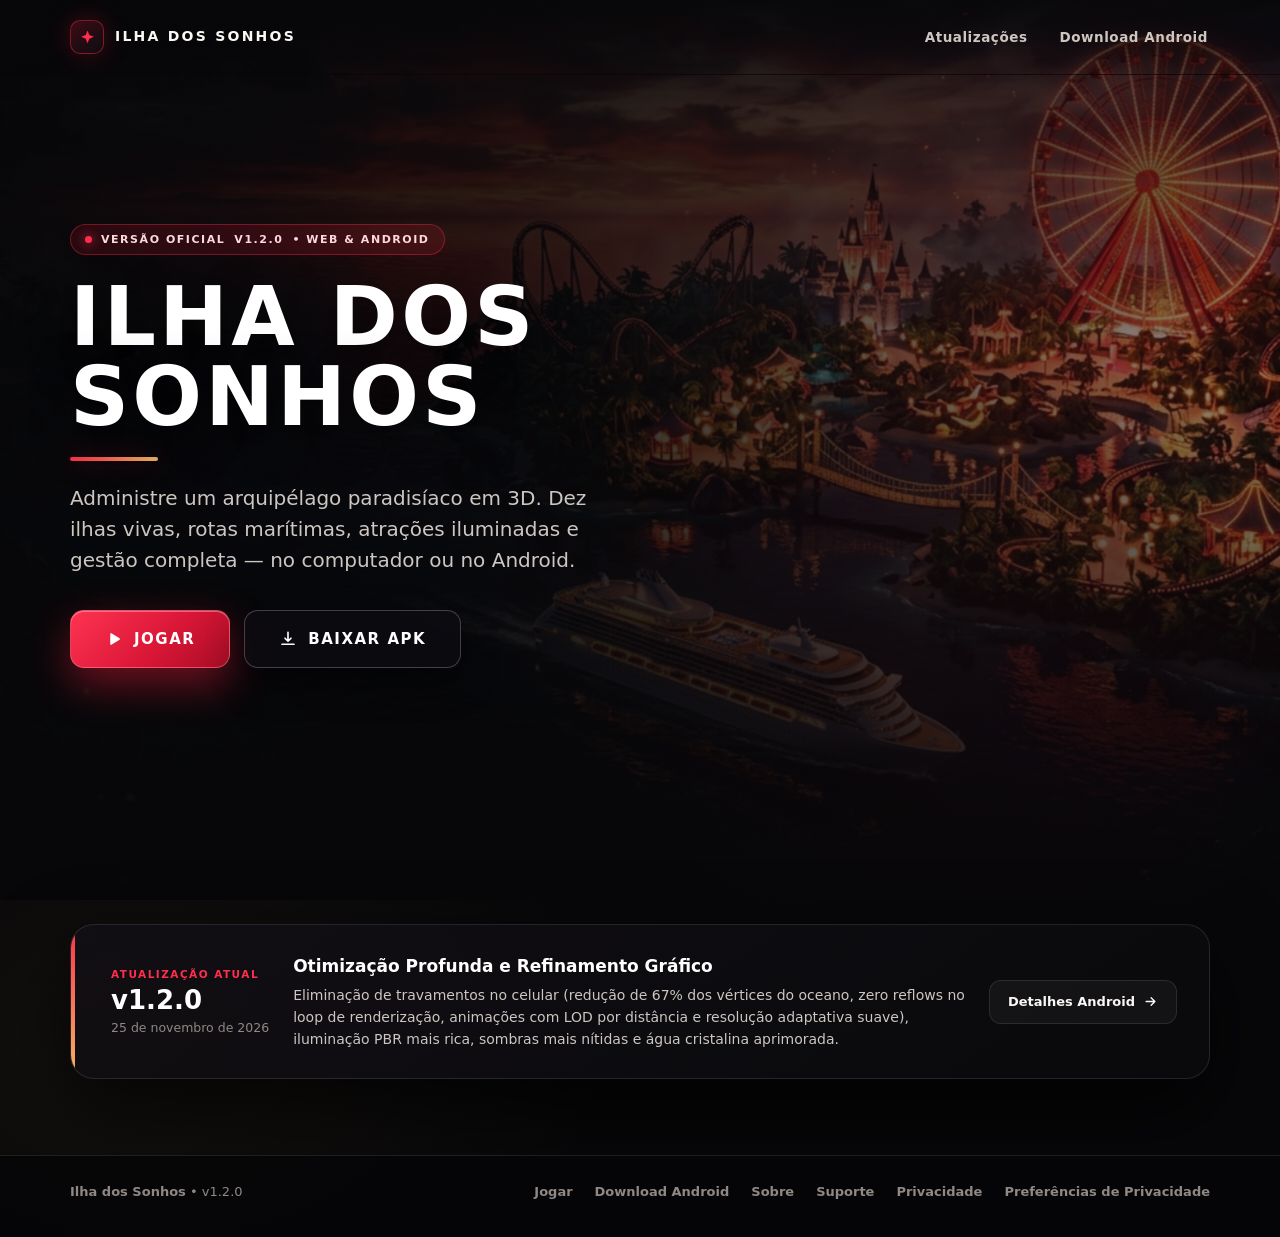
==== index.html @ dde7dd71 "deploy: official website and Web game" ====
<!doctype html>
<html lang="pt-BR">
  <head>
    <meta charset="UTF-8" />
    <meta name="viewport" content="width=device-width, initial-scale=1, viewport-fit=cover" />
    <meta name="theme-color" content="#070709" />
    <title>Ilha dos Sonhos — Site Oficial</title>
    <meta name="description" content="Administre um arquipélago paradisíaco em 3D. Jogue Ilha dos Sonhos diretamente no navegador pelo computador ou baixe o aplicativo oficial para Android." />
    <link rel="canonical" href="https://ilhadossonhos.online/" />
    <link rel="icon" type="image/png" href="./assets/favicon.png" />
    <link rel="apple-touch-icon" href="./assets/icon-512.png" />

    <meta property="og:type" content="website" />
    <meta property="og:locale" content="pt_BR" />
    <meta property="og:site_name" content="Ilha dos Sonhos" />
    <meta property="og:title" content="Ilha dos Sonhos — Site Oficial" />
    <meta property="og:description" content="Administre um arquipélago paradisíaco em 3D. Jogue no navegador ou baixe o APK oficial para Android." />
    <meta property="og:url" content="https://ilhadossonhos.online/" />
    <meta property="og:image" content="https://ilhadossonhos.online/assets/hero-crimson.jpg" />
    <meta name="twitter:card" content="summary_large_image" />
    <meta name="twitter:title" content="Ilha dos Sonhos — Site Oficial" />
    <meta name="twitter:description" content="Administre um arquipélago paradisíaco em 3D. Jogue no navegador ou baixe o APK oficial para Android." />
    <meta name="twitter:image" content="https://ilhadossonhos.online/assets/hero-crimson.jpg" />

    <link rel="stylesheet" href="./site.css" />
  </head>
  <body>
    <a class="skip-link" href="#conteudo">Pular para o conteúdo principal</a>
    <canvas class="ambient-canvas" id="ambientParticles" aria-hidden="true"></canvas>

    <header class="site-nav" id="siteNav">
      <div class="container nav-inner">
        <a class="site-brand" href="./index.html" aria-label="Ilha dos Sonhos — Página inicial">
          <span class="brand-emblem" aria-hidden="true">
            <svg viewBox="0 0 24 24"><path d="m12 2 2.55 6.3L21 11l-6.45 2.7L12 20l-2.55-6.3L3 11l6.45-2.7z"/></svg>
          </span>
          <span>ILHA DOS SONHOS</span>
        </a>

        <button type="button" class="nav-toggle" id="navToggle" aria-label="Abrir menu" aria-expanded="false" aria-controls="navLinks">
          <svg viewBox="0 0 24 24" aria-hidden="true"><path d="M4 7h16M4 12h16M4 17h16"/></svg>
        </button>

        <nav class="nav-links" id="navLinks" aria-label="Navegação principal">
          <a href="#atualizacoes">Atualizações</a>
          <a href="./download.html">Download Android</a>
        </nav>
      </div>
    </header>

    <main id="conteudo">
      <!-- A & B. SHOWCASE HERO + DIRECT PLAY & APK ACTIONS -->
      <section class="hero">
        <div class="hero-backdrop" aria-hidden="true">
          <img
            src="./assets/hero-crimson.jpg"
            alt=""
            width="1920"
            height="1080"
            fetchpriority="high"
            decoding="async"
            id="heroParallaxImg"
          />
        </div>
        <div class="hero-scrim" aria-hidden="true"></div>

        <div class="container">
          <div class="hero-content">
            <span class="version-pill">
              <span class="pill-dot" aria-hidden="true"></span>
              VERSÃO OFICIAL <span data-app-version>v1.2.0</span> • WEB &amp; ANDROID
            </span>

            <h1 class="hero-title">ILHA DOS SONHOS</h1>
            <div class="title-accent" aria-hidden="true"></div>

            <p class="hero-lead">
              Administre um arquipélago paradisíaco em 3D. Dez ilhas vivas, rotas marítimas, atrações iluminadas e gestão completa — no computador ou no Android.
            </p>

            <div class="cta-row">
              <button type="button" class="btn-crimson" id="btnPlayPrimary">
                <svg class="btn-icon" viewBox="0 0 24 24" fill="currentColor" aria-hidden="true"><path d="M7 5.2v13.6a1 1 0 0 0 1.52.85l10.88-6.8a1 1 0 0 0 0-1.7L8.52 4.35A1 1 0 0 0 7 5.2z"/></svg>
                <span id="btnPlayLabel">JOGAR</span>
              </button>

              <a
                class="btn-obsidian"
                id="btnDirectApk"
                href="./downloads/ilha-dos-sonhos.apk"
                download="ilha-dos-sonhos.apk"
              >
                <svg class="btn-icon" viewBox="0 0 24 24" fill="none" stroke="currentColor" stroke-width="2.2" stroke-linecap="round" stroke-linejoin="round" aria-hidden="true"><path d="M12 3v12m0 0-4-4m4 4 4-4M4 19h16"/></svg>
                <span>BAIXAR APK</span>
              </a>
            </div>

            <p class="cta-feedback" id="deviceHint" aria-live="polite"></p>
          </div>
        </div>
      </section>

      <!-- C. COMPACT OFFICIAL UPDATES BLOCK -->
      <section class="updates-section" id="atualizacoes" aria-label="Última atualização do jogo">
        <div class="container">
          <article class="updates-card" data-reveal>
            <div class="updates-meta">
              <span class="updates-label">ATUALIZAÇÃO ATUAL</span>
              <strong class="updates-ver" id="updateVersion" data-app-version>v1.2.0</strong>
              <span class="updates-date" id="updateDate">25 de novembro de 2026</span>
            </div>

            <div class="updates-body">
              <h2 id="updateTitle">Otimização Profunda e Refinamento Gráfico</h2>
              <p id="updateSummary">
                Eliminação de travamentos no celular (redução de 67% dos vértices do oceano, zero reflows no loop de renderização, animações com LOD por distância e resolução adaptativa suave), iluminação PBR mais rica, sombras mais nítidas e água cristalina aprimorada.
              </p>
            </div>

            <a class="updates-link" href="./download.html">
              <span>Detalhes Android</span>
              <svg width="15" height="15" viewBox="0 0 24 24" fill="none" stroke="currentColor" stroke-width="2.2" stroke-linecap="round" stroke-linejoin="round" aria-hidden="true"><path d="M5 12h14m-6-6 6 6-6 6"/></svg>
            </a>
          </article>

          <!-- Discrete editorial AdSense slot (strictly below content, never near JOGAR / BAIXAR APK; hidden until AdSense approval) -->
          <aside class="ad-slot-editorial" data-ad-slot="home-editorial-footer" aria-label="Espaço publicitário" hidden></aside>
        </div>
      </section>
    </main>

    <!-- D. MINIMAL FOOTER -->
    <footer class="site-footer">
      <div class="container footer-inner">
        <span><strong>Ilha dos Sonhos</strong> • <span data-app-version>v1.2.0</span></span>
        <nav class="footer-links" aria-label="Links essenciais">
          <a href="./jogar/">Jogar</a>
          <a href="./download.html">Download Android</a>
          <a href="./sobre.html">Sobre</a>
          <a href="./suporte.html">Suporte</a>
          <a href="./privacidade.html">Privacidade</a>
          <button type="button" class="footer-link-btn" data-open-consent>Preferências de Privacidade</button>
        </nav>
      </div>
    </footer>

    <script type="module" src="./site.js"></script>
  </body>
</html>
---- site.css ----
:root {
  --bg-black: #070709;
  --bg-surface: #0e0e13;
  --bg-glass: rgba(13, 12, 16, 0.74);
  --bg-glass-strong: rgba(11, 10, 14, 0.88);
  --crimson: #e11d38;
  --crimson-bright: #ff2e4c;
  --crimson-deep: #9f0f26;
  --crimson-glow: rgba(225, 29, 56, 0.42);
  --gold: #f3ba63;
  --gold-soft: rgba(243, 186, 99, 0.16);
  --text: #faf7f4;
  --text-soft: #cdc6c1;
  --text-muted: #8f8884;
  --border: rgba(255, 255, 255, 0.1);
  --border-crimson: rgba(255, 46, 76, 0.42);
  --radius-xl: 24px;
  --radius-lg: 18px;
  --radius-md: 14px;
  --shadow-lg: 0 32px 80px rgba(0, 0, 0, 0.72);
  --shadow-md: 0 18px 46px rgba(0, 0, 0, 0.52);
  --ease-out: cubic-bezier(0.22, 1, 0.36, 1);
  font-family: "Segoe UI", system-ui, -apple-system, BlinkMacSystemFont, sans-serif;
}

*, *::before, *::after { box-sizing: border-box; }

html {
  scroll-behavior: smooth;
  background: var(--bg-black);
  color-scheme: dark;
}

body {
  margin: 0;
  min-height: 100svh;
  display: flex;
  flex-direction: column;
  color: var(--text);
  background:
    radial-gradient(ellipse 80% 50% at 80% 10%, rgba(225, 29, 56, 0.14), transparent 60%),
    radial-gradient(ellipse 65% 45% at 12% 85%, rgba(243, 186, 99, 0.06), transparent 55%),
    var(--bg-black);
  line-height: 1.55;
  overflow-x: hidden;
  -webkit-font-smoothing: antialiased;
}

main { flex: 1 0 auto; }
img { max-width: 100%; display: block; }
a { color: inherit; text-decoration: none; }
button { font: inherit; color: inherit; }

:focus-visible {
  outline: 2px solid var(--gold);
  outline-offset: 3px;
}

.skip-link {
  position: absolute;
  left: -9999px;
  top: 12px;
  z-index: 200;
  padding: 10px 16px;
  border-radius: 10px;
  background: var(--crimson);
  color: #fff;
  font-weight: 800;
}
.skip-link:focus { left: 16px; }

.container {
  width: min(1140px, 90%);
  margin: 0 auto;
}

/* AMBIENT PARTICLES */
.ambient-canvas {
  position: fixed;
  inset: 0;
  width: 100%;
  height: 100%;
  pointer-events: none;
  z-index: 2;
  opacity: 0.7;
}

/* MINIMAL FLOATING NAV */
.site-nav {
  position: fixed;
  top: 0;
  left: 0;
  right: 0;
  z-index: 100;
  background: linear-gradient(180deg, rgba(7, 7, 9, 0.78), rgba(7, 7, 9, 0));
  transition: background 260ms ease, border-color 260ms ease, backdrop-filter 260ms ease;
  border-bottom: 1px solid transparent;
}
.site-nav.scrolled {
  background: rgba(7, 7, 9, 0.88);
  backdrop-filter: blur(18px);
  -webkit-backdrop-filter: blur(18px);
  border-bottom-color: var(--border);
}
.nav-inner {
  display: flex;
  align-items: center;
  justify-content: space-between;
  min-height: 74px;
  gap: 16px;
}
.site-brand {
  display: inline-flex;
  align-items: center;
  gap: 11px;
  font-size: 14px;
  font-weight: 900;
  letter-spacing: 0.16em;
  text-transform: uppercase;
}
.brand-emblem {
  width: 34px;
  height: 34px;
  border-radius: 10px;
  display: grid;
  place-items: center;
  background: linear-gradient(145deg, rgba(225, 29, 56, 0.25), rgba(14, 14, 19, 0.92));
  border: 1px solid var(--border-crimson);
  color: var(--crimson-bright);
  box-shadow: 0 0 24px rgba(225, 29, 56, 0.28);
}
.brand-emblem svg { width: 17px; height: 17px; fill: currentColor; }

.nav-links {
  display: flex;
  align-items: center;
  gap: 28px;
  font-size: 13.5px;
  font-weight: 700;
  letter-spacing: 0.04em;
  color: var(--text-soft);
}
.nav-links a {
  position: relative;
  padding: 6px 2px;
  transition: color 180ms ease;
}
.nav-links a::after {
  content: "";
  position: absolute;
  left: 0;
  right: 0;
  bottom: 0;
  height: 2px;
  background: linear-gradient(90deg, var(--crimson-bright), var(--gold));
  transform: scaleX(0);
  transform-origin: left;
  transition: transform 240ms var(--ease-out);
}
.nav-links a:hover, .nav-links a[aria-current="page"] { color: #fff; }
.nav-links a:hover::after, .nav-links a[aria-current="page"]::after { transform: scaleX(1); }

.nav-toggle {
  display: none;
  width: 44px;
  height: 44px;
  border-radius: 12px;
  border: 1px solid var(--border);
  background: rgba(15, 14, 18, 0.72);
  align-items: center;
  justify-content: center;
  cursor: pointer;
}
.nav-toggle svg { width: 22px; height: 22px; stroke: #fff; fill: none; stroke-width: 2; stroke-linecap: round; }

/* SHOWCASE HERO */
.hero {
  position: relative;
  min-height: 100svh;
  display: flex;
  align-items: center;
  padding: 120px 0 92px;
  overflow: hidden;
  z-index: 3;
}
.hero-backdrop {
  position: absolute;
  inset: -4% 0 0 0;
  z-index: -2;
  overflow: hidden;
}
.hero-backdrop img {
  width: 100%;
  height: 100%;
  object-fit: cover;
  object-position: center 45%;
  transform: scale(1.04);
  will-change: transform;
  transition: transform 120ms linear;
}
.hero-scrim {
  position: absolute;
  inset: 0;
  z-index: -1;
  background:
    linear-gradient(98deg, rgba(7, 7, 9, 0.94) 0%, rgba(7, 7, 9, 0.78) 44%, rgba(7, 7, 9, 0.28) 100%),
    radial-gradient(circle at 76% 42%, rgba(225, 29, 56, 0.14), transparent 52%),
    linear-gradient(180deg, rgba(7, 7, 9, 0.5) 0%, rgba(7, 7, 9, 0.08) 40%, var(--bg-black) 100%);
}

.hero-content {
  max-width: 640px;
}

.version-pill {
  display: inline-flex;
  align-items: center;
  gap: 9px;
  padding: 6px 14px;
  border-radius: 999px;
  background: rgba(225, 29, 56, 0.14);
  border: 1px solid rgba(255, 46, 76, 0.36);
  color: #ffd8de;
  font-size: 11px;
  font-weight: 800;
  letter-spacing: 0.14em;
  text-transform: uppercase;
  backdrop-filter: blur(8px);
}
.pill-dot {
  width: 7px;
  height: 7px;
  border-radius: 50%;
  background: var(--crimson-bright);
  box-shadow: 0 0 12px var(--crimson-bright);
  animation: pulseGlow 2.4s ease-in-out infinite;
}
@keyframes pulseGlow {
  0%, 100% { transform: scale(1); opacity: 1; }
  50% { transform: scale(1.4); opacity: 0.55; }
}

.hero-title {
  margin: 22px 0 0;
  font-size: clamp(44px, 7.2vw, 82px);
  font-weight: 900;
  line-height: 0.98;
  letter-spacing: 0.04em;
  color: #fff;
  text-shadow: 0 14px 44px rgba(0, 0, 0, 0.75);
}
.title-accent {
  width: 88px;
  height: 4px;
  margin: 20px 0 22px;
  border-radius: 999px;
  background: linear-gradient(90deg, var(--crimson-bright), var(--gold));
  box-shadow: 0 0 24px var(--crimson-glow);
}

.hero-lead {
  margin: 0 0 34px;
  font-size: clamp(16.5px, 1.9vw, 20px);
  font-weight: 400;
  color: var(--text-soft);
  max-width: 540px;
}

/* PRIMARY SHOWCASE BUTTONS */
.cta-row {
  display: flex;
  flex-wrap: wrap;
  gap: 14px;
  align-items: center;
}

.btn-crimson, .btn-obsidian {
  position: relative;
  display: inline-flex;
  align-items: center;
  justify-content: center;
  gap: 11px;
  min-height: 58px;
  padding: 15px 34px;
  border-radius: 14px;
  font-weight: 900;
  font-size: 15px;
  letter-spacing: 0.1em;
  text-transform: uppercase;
  cursor: pointer;
  overflow: hidden;
  transition: transform 220ms var(--ease-out), box-shadow 220ms var(--ease-out), filter 180ms ease, border-color 200ms ease, background 200ms ease;
}

.btn-crimson {
  border: 1px solid rgba(255, 130, 148, 0.5);
  background: linear-gradient(135deg, #ff3352 0%, #d91636 58%, #a60d26 100%);
  color: #fff;
  box-shadow: 0 16px 42px rgba(225, 29, 56, 0.48), inset 0 1px 0 rgba(255, 255, 255, 0.34);
}
.btn-crimson::before {
  content: "";
  position: absolute;
  top: 0;
  left: -120%;
  width: 65%;
  height: 100%;
  background: linear-gradient(105deg, transparent, rgba(255, 255, 255, 0.32), transparent);
  transition: left 640ms var(--ease-out);
}
.btn-crimson:hover {
  transform: translateY(-2px);
  box-shadow: 0 22px 54px rgba(255, 46, 76, 0.58), inset 0 1px 0 rgba(255, 255, 255, 0.45);
  filter: brightness(1.06);
}
.btn-crimson:hover::before { left: 145%; }
.btn-crimson:active { transform: translateY(0); }

.btn-obsidian {
  border: 1px solid rgba(255, 255, 255, 0.22);
  background: rgba(14, 13, 18, 0.72);
  backdrop-filter: blur(14px);
  -webkit-backdrop-filter: blur(14px);
  color: #fff;
  box-shadow: 0 14px 36px rgba(0, 0, 0, 0.45);
}
.btn-obsidian:hover {
  transform: translateY(-2px);
  background: rgba(24, 16, 20, 0.88);
  border-color: var(--border-crimson);
  box-shadow: 0 18px 42px rgba(225, 29, 56, 0.24);
}
.btn-obsidian:active { transform: translateY(0); }

.btn-crimson[aria-disabled="true"],
.btn-obsidian[aria-disabled="true"] {
  opacity: 0.48;
  pointer-events: none;
  filter: grayscale(0.45);
}

.btn-icon { width: 18px; height: 18px; flex: 0 0 auto; }

.cta-feedback {
  margin: 14px 0 0;
  min-height: 22px;
  font-size: 13.5px;
  font-weight: 600;
  color: var(--gold);
}

/* COMPACT UPDATES STRIP */
.updates-section {
  position: relative;
  z-index: 3;
  padding: 24px 0 76px;
}
.updates-card {
  position: relative;
  padding: 28px 32px;
  border-radius: var(--radius-xl);
  background: linear-gradient(145deg, rgba(18, 15, 20, 0.88), rgba(10, 10, 13, 0.94));
  border: 1px solid var(--border);
  box-shadow: var(--shadow-lg);
  overflow: hidden;
  display: grid;
  grid-template-columns: auto minmax(0, 1fr) auto;
  gap: 24px;
  align-items: center;
}
.updates-card::before {
  content: "";
  position: absolute;
  top: 0;
  left: 0;
  bottom: 0;
  width: 4px;
  background: linear-gradient(180deg, var(--crimson-bright), var(--gold));
}
.updates-meta {
  display: flex;
  flex-direction: column;
  gap: 4px;
  padding-left: 8px;
  min-width: 148px;
}
.updates-label {
  font-size: 10.5px;
  font-weight: 900;
  letter-spacing: 0.14em;
  text-transform: uppercase;
  color: var(--crimson-bright);
}
.updates-ver {
  font-size: 26px;
  font-weight: 900;
  line-height: 1.05;
  color: #fff;
}
.updates-date {
  font-size: 12.5px;
  color: var(--text-muted);
}
.updates-body h2 {
  margin: 0 0 6px;
  font-size: 17px;
  font-weight: 800;
  color: #fff;
}
.updates-body p {
  margin: 0;
  font-size: 14px;
  color: var(--text-soft);
}
.updates-link {
  display: inline-flex;
  align-items: center;
  gap: 8px;
  padding: 11px 18px;
  border-radius: 12px;
  border: 1px solid var(--border);
  background: rgba(255, 255, 255, 0.04);
  font-size: 13px;
  font-weight: 800;
  color: var(--text);
  white-space: nowrap;
  transition: border-color 180ms ease, background 180ms ease, transform 180ms ease;
}
.updates-link:hover {
  border-color: var(--border-crimson);
  background: rgba(225, 29, 56, 0.12);
  transform: translateY(-1px);
}

/* DOWNLOAD PAGE (MATCHING OBSIDIAN + CRIMSON) */
.download-stage {
  position: relative;
  z-index: 3;
  padding: 126px 0 84px;
}
.download-wrap { max-width: 820px; }
.download-stage h1 {
  margin: 18px 0 12px;
  font-size: clamp(32px, 5vw, 52px);
  font-weight: 900;
  line-height: 1.04;
}
.download-lead {
  margin: 0 0 28px;
  font-size: 16px;
  color: var(--text-soft);
  max-width: 600px;
}
.download-box {
  padding: 30px;
  border-radius: var(--radius-xl);
  background: linear-gradient(150deg, rgba(19, 15, 21, 0.9), rgba(10, 10, 13, 0.96));
  border: 1px solid var(--border-crimson);
  box-shadow: var(--shadow-lg), 0 0 48px rgba(225, 29, 56, 0.12);
  margin-bottom: 24px;
}
.dl-meta {
  display: grid;
  grid-template-columns: repeat(auto-fit, minmax(150px, 1fr));
  gap: 12px;
  margin-bottom: 24px;
}
.dl-meta-item {
  padding: 14px 16px;
  border-radius: var(--radius-md);
  background: rgba(255, 255, 255, 0.035);
  border: 1px solid var(--border);
}
.dl-meta-item small {
  display: block;
  font-size: 10px;
  font-weight: 800;
  letter-spacing: 0.1em;
  color: var(--text-muted);
  margin-bottom: 4px;
}
.dl-meta-item strong { font-size: 15px; color: #fff; }
.dl-status {
  margin: 16px 0 0;
  font-size: 13.5px;
  font-weight: 600;
  color: var(--text-soft);
}
.dl-status.ok { color: var(--gold); }
.dl-status.warn { color: #ff7a8f; }

.dl-info-grid {
  display: grid;
  grid-template-columns: repeat(auto-fit, minmax(280px, 1fr));
  gap: 18px;
}
.info-card {
  padding: 24px;
  border-radius: var(--radius-lg);
  background: var(--bg-glass);
  border: 1px solid var(--border);
  box-shadow: var(--shadow-md);
}
.info-card h2 { margin: 0 0 12px; font-size: 18px; color: #fff; }
.info-card ol {
  margin: 0;
  padding-left: 18px;
  color: var(--text-soft);
  display: grid;
  gap: 9px;
  font-size: 14px;
}
.info-card p { margin: 0 0 10px; font-size: 14px; color: var(--text-soft); }
.info-card p:last-child { margin-bottom: 0; }
.info-card code {
  padding: 2px 7px;
  border-radius: 6px;
  background: rgba(225, 29, 56, 0.16);
  border: 1px solid rgba(255, 46, 76, 0.3);
  color: #fff;
  font-size: 13px;
}

/* MINIMAL FOOTER */
.site-footer {
  position: relative;
  z-index: 3;
  padding: 26px 0 34px;
  border-top: 1px solid var(--border);
  background: rgba(6, 6, 8, 0.92);
  color: var(--text-muted);
  font-size: 13px;
}
.footer-inner {
  display: flex;
  flex-wrap: wrap;
  align-items: center;
  justify-content: space-between;
  gap: 14px;
}
.footer-links {
  display: flex;
  flex-wrap: wrap;
  gap: 22px;
  font-weight: 700;
}
.footer-links a:hover { color: #fff; }

/* SUBTLE REVEAL */
[data-reveal] {
  opacity: 0;
  transform: translateY(18px);
  transition: opacity 640ms var(--ease-out), transform 640ms var(--ease-out);
}
[data-reveal].is-visible {
  opacity: 1;
  transform: translateY(0);
}

/* RESPONSIVE */
@media (max-width: 860px) {
  .updates-card {
    grid-template-columns: 1fr;
    gap: 16px;
    padding: 24px 22px;
  }
  .updates-link { justify-content: center; }
}

@media (max-width: 700px) {
  .nav-toggle { display: inline-flex; }
  .nav-links {
    position: fixed;
    top: 74px;
    left: 0;
    right: 0;
    flex-direction: column;
    align-items: stretch;
    gap: 6px;
    padding: 16px 22px 22px;
    background: rgba(7, 7, 9, 0.96);
    backdrop-filter: blur(18px);
    border-bottom: 1px solid var(--border);
    transform: translateY(-120%);
    opacity: 0;
    pointer-events: none;
    transition: transform 240ms var(--ease-out), opacity 220ms ease;
  }
  .nav-links.open {
    transform: translateY(0);
    opacity: 1;
    pointer-events: auto;
  }
  .nav-links a { padding: 12px 6px; font-size: 15px; }
  .hero { padding: 112px 0 64px; min-height: 92svh; }
  .hero-scrim {
    background:
      linear-gradient(180deg, rgba(7, 7, 9, 0.65) 0%, rgba(7, 7, 9, 0.72) 45%, var(--bg-black) 100%);
  }
  .cta-row { flex-direction: column; align-items: stretch; }
  .btn-crimson, .btn-obsidian { width: 100%; }
  .download-box { padding: 22px 18px; }
}

@media (prefers-reduced-motion: reduce) {
  html { scroll-behavior: auto; }
  .ambient-canvas { display: none; }
  .pill-dot, .btn-crimson::before { animation: none; transition: none; }
  [data-reveal] { opacity: 1; transform: none; transition: none; }
  .hero-backdrop img { transform: none !important; transition: none; }
}


/* ============================================================================
   LEGAL / INFO PAGES, EDITORIAL AD SLOT PREPARATION & LGPD CONSENT MODAL
   ============================================================================ */
.legal-stage {
  position: relative;
  z-index: 3;
  padding: 120px 0 76px;
}
.legal-wrap {
  max-width: 820px;
}
.legal-stage h1 {
  margin: 18px 0 8px;
  font-size: clamp(28px, 4vw, 42px);
  font-weight: 900;
  letter-spacing: -0.02em;
  color: #fff;
}
.legal-updated {
  margin: 0 0 26px;
  font-size: 14px;
  color: var(--text-muted);
}
.legal-card {
  padding: 28px 30px;
  border-radius: var(--radius-xl);
  background: linear-gradient(155deg, rgba(18, 15, 20, 0.9), rgba(10, 10, 13, 0.96));
  border: 1px solid var(--border);
  box-shadow: var(--shadow-lg);
}
.legal-card h2 {
  margin: 22px 0 8px;
  font-size: 17px;
  font-weight: 800;
  color: #fff;
}
.legal-card h2:first-child { margin-top: 0; }
.legal-card p,
.legal-card li {
  font-size: 14.5px;
  line-height: 1.65;
  color: var(--text-soft);
}
.legal-card ul {
  margin: 8px 0 12px;
  padding-left: 20px;
}
.legal-card a {
  color: var(--gold);
  text-decoration: underline;
}

.ad-slot-editorial {
  margin-top: 28px;
  min-height: 90px;
  border-radius: 14px;
  border: 1px dashed rgba(255, 255, 255, 0.14);
  background: rgba(12, 12, 16, 0.55);
  display: flex;
  align-items: center;
  justify-content: center;
}
.ad-slot-editorial[hidden] { display: none; }

.footer-link-btn {
  background: none;
  border: 0;
  padding: 0;
  font: inherit;
  color: var(--text-muted);
  cursor: pointer;
  transition: color 0.18s ease;
}
.footer-link-btn:hover { color: #fff; }

.consent-modal {
  position: fixed;
  inset: 0;
  z-index: 90;
  background: rgba(4, 5, 8, 0.76);
  backdrop-filter: blur(8px);
  display: flex;
  align-items: center;
  justify-content: center;
  padding: 20px;
}
.consent-modal[hidden] { display: none; }
.consent-card {
  width: min(500px, 100%);
  padding: 24px;
  border-radius: 20px;
  background: #100f14;
  border: 1px solid rgba(255, 255, 255, 0.16);
  box-shadow: 0 28px 70px rgba(0, 0, 0, 0.72);
}
.consent-head {
  display: flex;
  align-items: center;
  justify-content: space-between;
  gap: 12px;
  margin-bottom: 10px;
}
.consent-head strong { font-size: 16px; color: #fff; }
.consent-close {
  background: rgba(255, 255, 255, 0.08);
  border: 1px solid rgba(255, 255, 255, 0.14);
  color: #fff;
  width: 30px;
  height: 30px;
  border-radius: 999px;
  cursor: pointer;
}
.consent-card p {
  margin: 0 0 14px;
  font-size: 13.5px;
  line-height: 1.55;
  color: var(--text-soft);
}
.consent-toggle {
  display: flex;
  align-items: flex-start;
  gap: 10px;
  margin-bottom: 10px;
  font-size: 13px;
  color: var(--text-soft);
  cursor: pointer;
}
.consent-actions {
  display: flex;
  flex-wrap: wrap;
  justify-content: flex-end;
  gap: 10px;
  margin-top: 16px;
}
.consent-btn {
  padding: 10px 16px !important;
  font-size: 13px !important;
}
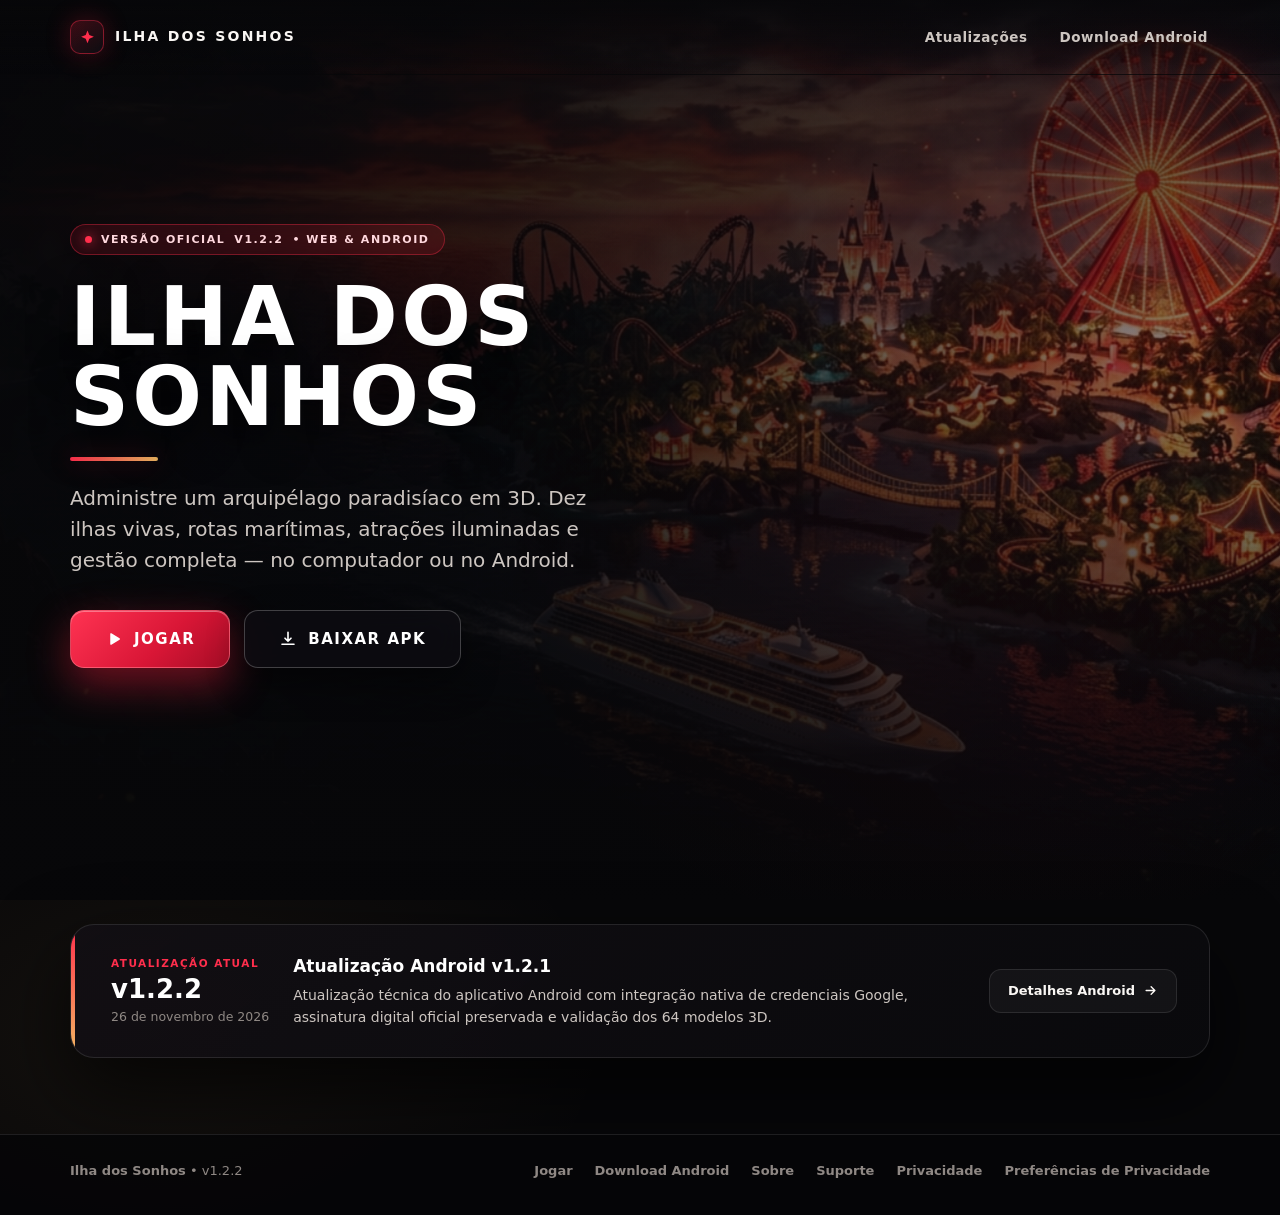
==== commit 9729aae8: "release(site): align website metadata with Android v1.2.2" ====
--- a/index.html
+++ b/index.html
@@ -68,7 +68,7 @@
           <div class="hero-content">
             <span class="version-pill">
               <span class="pill-dot" aria-hidden="true"></span>
-              VERSÃO OFICIAL <span data-app-version>v1.2.0</span> • WEB &amp; ANDROID
+              VERSÃO OFICIAL <span data-app-version>v1.2.2</span> • WEB &amp; ANDROID
             </span>
 
             <h1 class="hero-title">ILHA DOS SONHOS</h1>
@@ -106,7 +106,7 @@
           <article class="updates-card" data-reveal>
             <div class="updates-meta">
               <span class="updates-label">ATUALIZAÇÃO ATUAL</span>
-              <strong class="updates-ver" id="updateVersion" data-app-version>v1.2.0</strong>
+              <strong class="updates-ver" id="updateVersion" data-app-version>v1.2.2</strong>
               <span class="updates-date" id="updateDate">25 de novembro de 2026</span>
             </div>
 
@@ -132,7 +132,7 @@
     <!-- D. MINIMAL FOOTER -->
     <footer class="site-footer">
       <div class="container footer-inner">
-        <span><strong>Ilha dos Sonhos</strong> • <span data-app-version>v1.2.0</span></span>
+        <span><strong>Ilha dos Sonhos</strong> • <span data-app-version>v1.2.2</span></span>
         <nav class="footer-links" aria-label="Links essenciais">
           <a href="./jogar/">Jogar</a>
           <a href="./download.html">Download Android</a>
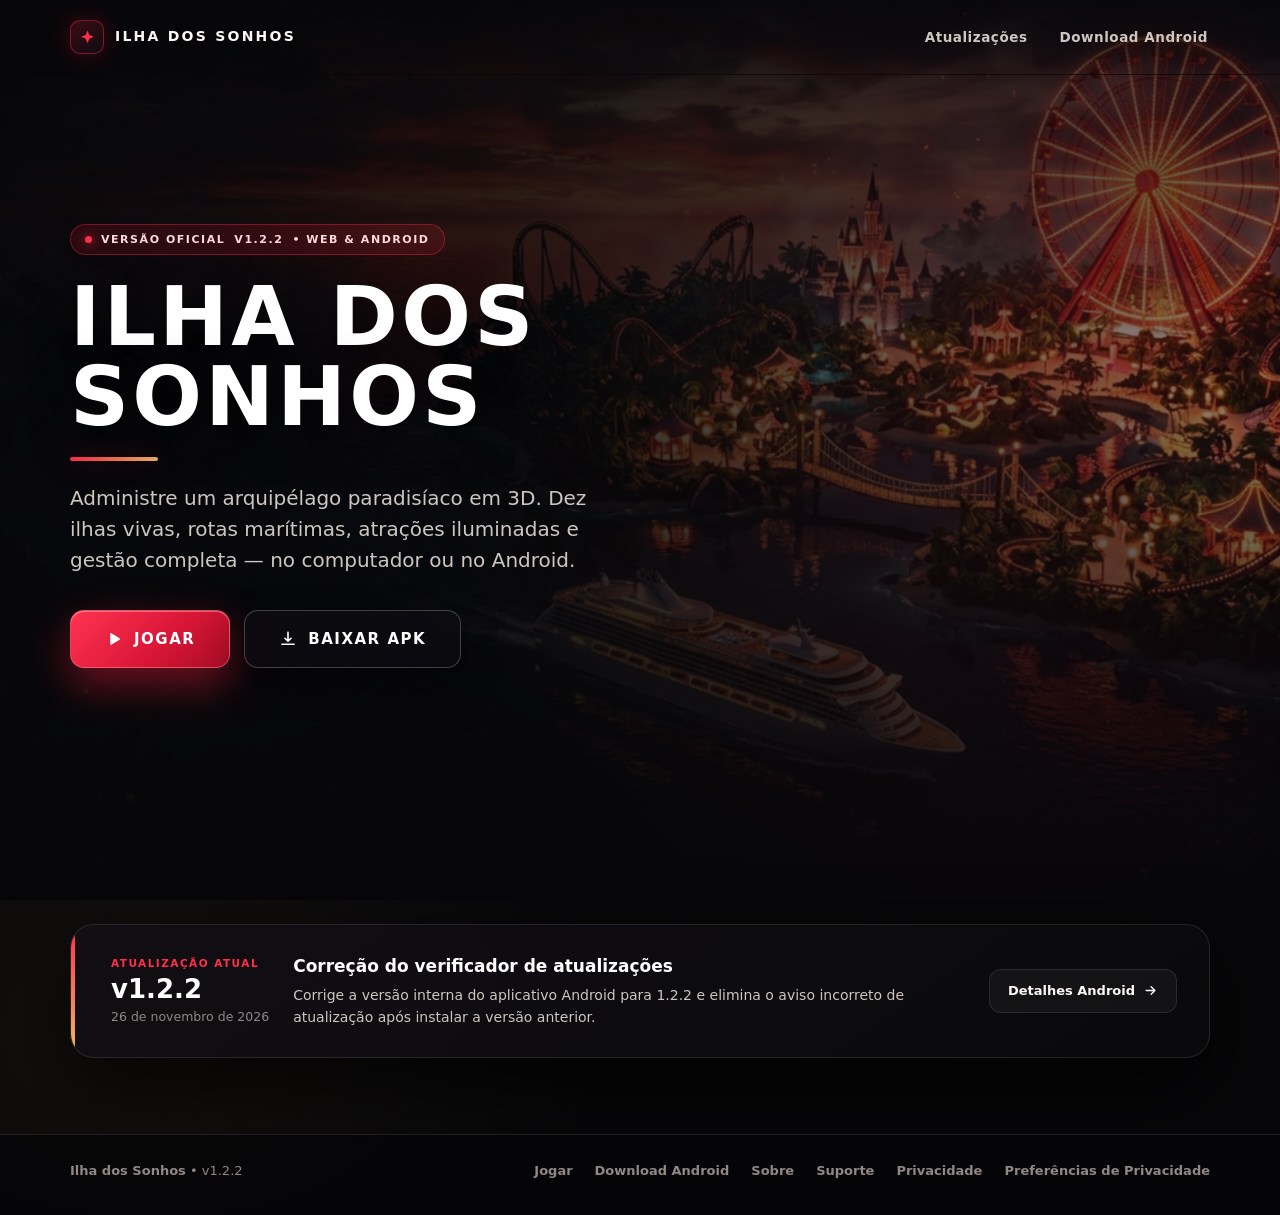
==== commit 691872dd: "deploy: official website and Web game" ====
--- a/index.html
+++ b/index.html
@@ -68,7 +68,7 @@
           <div class="hero-content">
             <span class="version-pill">
               <span class="pill-dot" aria-hidden="true"></span>
-              VERSÃO OFICIAL <span data-app-version>v1.2.2</span> • WEB &amp; ANDROID
+              VERSÃO OFICIAL <span data-app-version>v1.2.0</span> • WEB &amp; ANDROID
             </span>
 
             <h1 class="hero-title">ILHA DOS SONHOS</h1>
@@ -106,7 +106,7 @@
           <article class="updates-card" data-reveal>
             <div class="updates-meta">
               <span class="updates-label">ATUALIZAÇÃO ATUAL</span>
-              <strong class="updates-ver" id="updateVersion" data-app-version>v1.2.2</strong>
+              <strong class="updates-ver" id="updateVersion" data-app-version>v1.2.0</strong>
               <span class="updates-date" id="updateDate">25 de novembro de 2026</span>
             </div>
 
@@ -132,7 +132,7 @@
     <!-- D. MINIMAL FOOTER -->
     <footer class="site-footer">
       <div class="container footer-inner">
-        <span><strong>Ilha dos Sonhos</strong> • <span data-app-version>v1.2.2</span></span>
+        <span><strong>Ilha dos Sonhos</strong> • <span data-app-version>v1.2.0</span></span>
         <nav class="footer-links" aria-label="Links essenciais">
           <a href="./jogar/">Jogar</a>
           <a href="./download.html">Download Android</a>
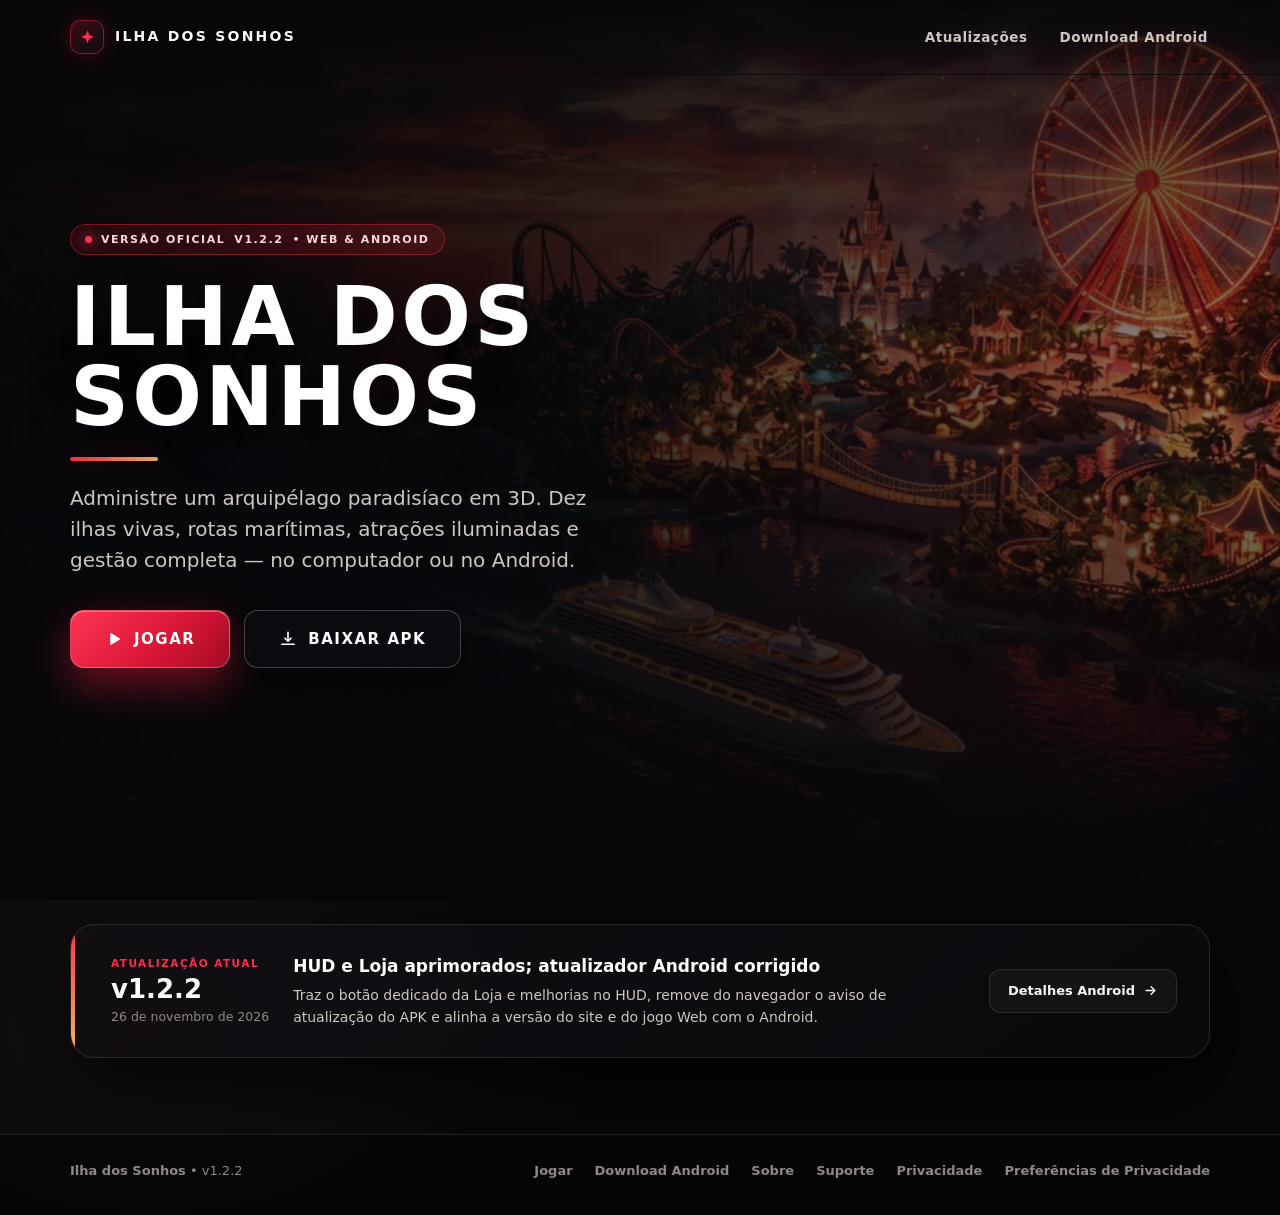
==== commit 641b4566: "deploy: official website and Web game" ====
--- a/index.html
+++ b/index.html
@@ -68,7 +68,7 @@
           <div class="hero-content">
             <span class="version-pill">
               <span class="pill-dot" aria-hidden="true"></span>
-              VERSÃO OFICIAL <span data-app-version>v1.2.0</span> • WEB &amp; ANDROID
+              VERSÃO OFICIAL <span data-app-version>v1.2.3</span> • WEB &amp; ANDROID
             </span>
 
             <h1 class="hero-title">ILHA DOS SONHOS</h1>
@@ -106,7 +106,7 @@
           <article class="updates-card" data-reveal>
             <div class="updates-meta">
               <span class="updates-label">ATUALIZAÇÃO ATUAL</span>
-              <strong class="updates-ver" id="updateVersion" data-app-version>v1.2.0</strong>
+              <strong class="updates-ver" id="updateVersion" data-app-version>v1.2.3</strong>
               <span class="updates-date" id="updateDate">25 de novembro de 2026</span>
             </div>
 
@@ -132,7 +132,7 @@
     <!-- D. MINIMAL FOOTER -->
     <footer class="site-footer">
       <div class="container footer-inner">
-        <span><strong>Ilha dos Sonhos</strong> • <span data-app-version>v1.2.0</span></span>
+        <span><strong>Ilha dos Sonhos</strong> • <span data-app-version>v1.2.3</span></span>
         <nav class="footer-links" aria-label="Links essenciais">
           <a href="./jogar/">Jogar</a>
           <a href="./download.html">Download Android</a>
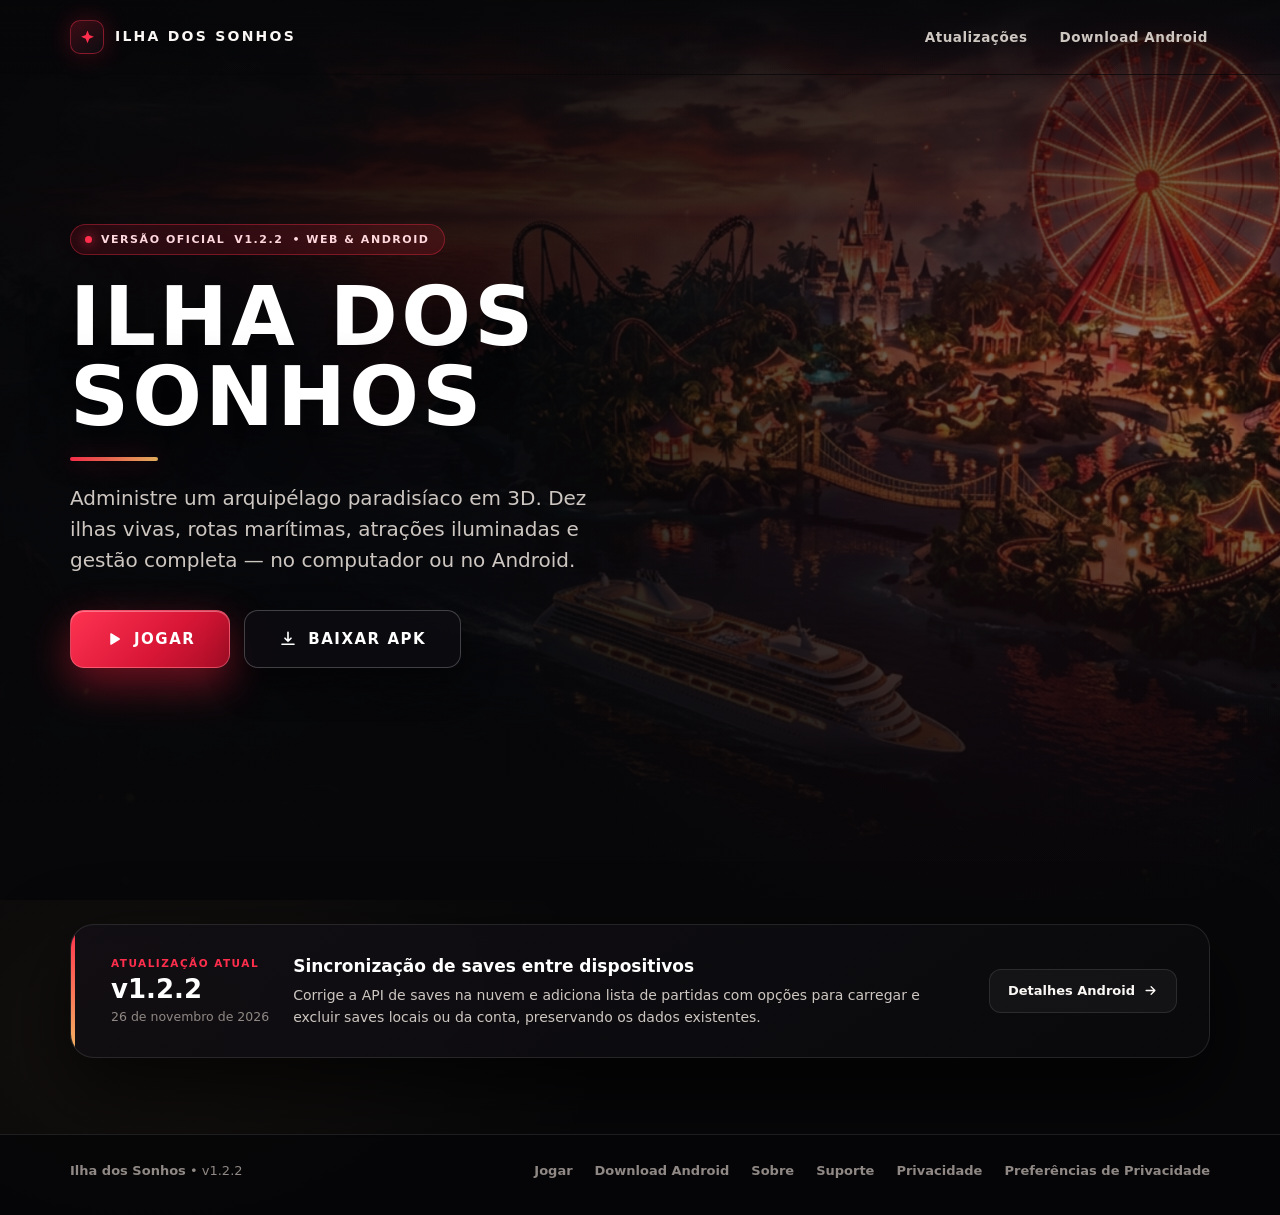
==== commit fb1461cd: "deploy: official website and Web game" ====
--- a/index.html
+++ b/index.html
@@ -68,7 +68,7 @@
           <div class="hero-content">
             <span class="version-pill">
               <span class="pill-dot" aria-hidden="true"></span>
-              VERSÃO OFICIAL <span data-app-version>v1.2.3</span> • WEB &amp; ANDROID
+              VERSÃO OFICIAL <span data-app-version>v1.2.4</span> • WEB &amp; ANDROID
             </span>
 
             <h1 class="hero-title">ILHA DOS SONHOS</h1>
@@ -106,7 +106,7 @@
           <article class="updates-card" data-reveal>
             <div class="updates-meta">
               <span class="updates-label">ATUALIZAÇÃO ATUAL</span>
-              <strong class="updates-ver" id="updateVersion" data-app-version>v1.2.3</strong>
+              <strong class="updates-ver" id="updateVersion" data-app-version>v1.2.4</strong>
               <span class="updates-date" id="updateDate">25 de novembro de 2026</span>
             </div>
 
@@ -132,7 +132,7 @@
     <!-- D. MINIMAL FOOTER -->
     <footer class="site-footer">
       <div class="container footer-inner">
-        <span><strong>Ilha dos Sonhos</strong> • <span data-app-version>v1.2.3</span></span>
+        <span><strong>Ilha dos Sonhos</strong> • <span data-app-version>v1.2.4</span></span>
         <nav class="footer-links" aria-label="Links essenciais">
           <a href="./jogar/">Jogar</a>
           <a href="./download.html">Download Android</a>
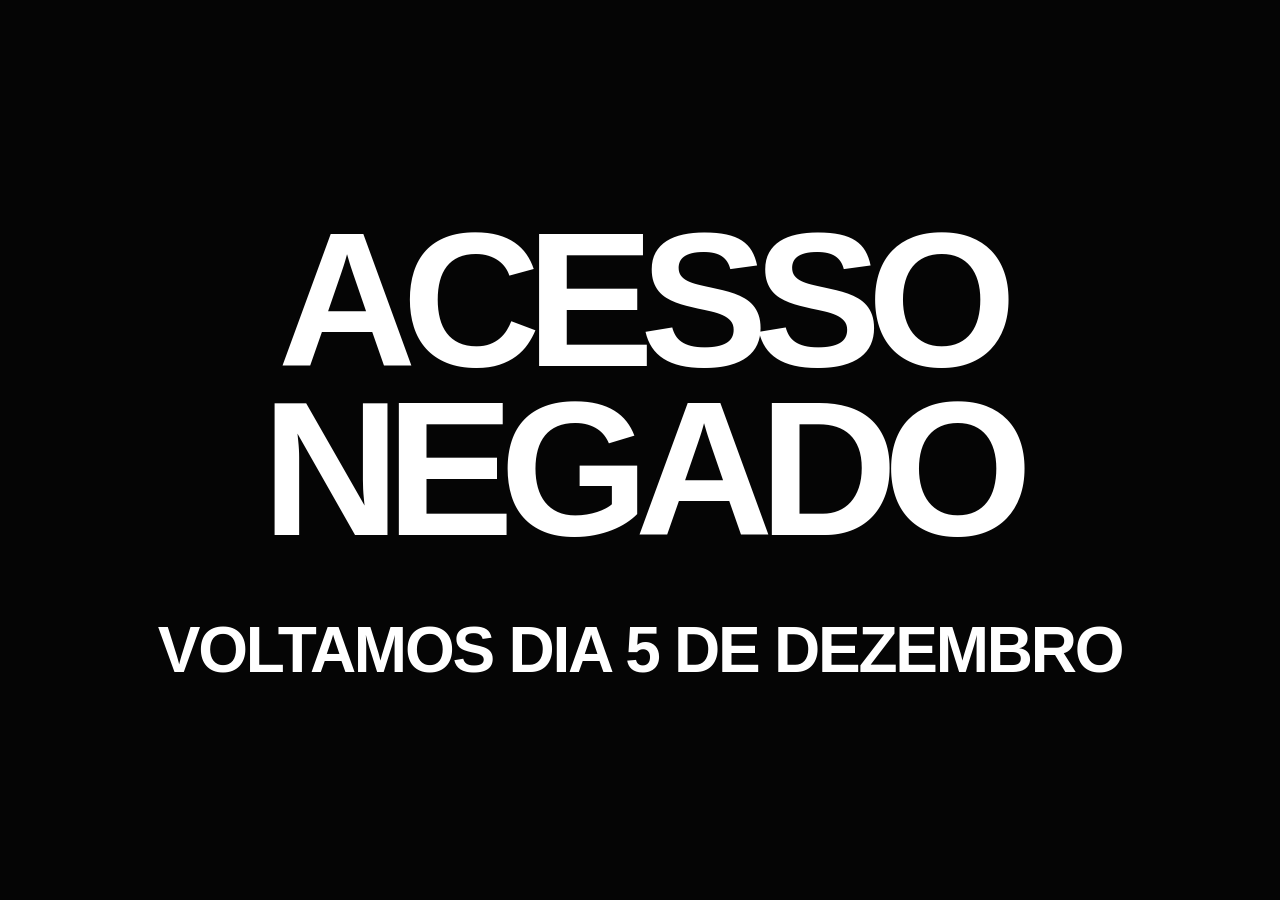
==== commit 2cc3bc40: "Bloqueia acesso público até 5 de dezembro" ====
--- a/index.html
+++ b/index.html
@@ -1,149 +1,48 @@
 <!doctype html>
 <html lang="pt-BR">
-  <head>
-    <meta charset="UTF-8" />
-    <meta name="viewport" content="width=device-width, initial-scale=1, viewport-fit=cover" />
-    <meta name="theme-color" content="#070709" />
-    <title>Ilha dos Sonhos — Site Oficial</title>
-    <meta name="description" content="Administre um arquipélago paradisíaco em 3D. Jogue Ilha dos Sonhos diretamente no navegador pelo computador ou baixe o aplicativo oficial para Android." />
-    <link rel="canonical" href="https://ilhadossonhos.online/" />
-    <link rel="icon" type="image/png" href="./assets/favicon.png" />
-    <link rel="apple-touch-icon" href="./assets/icon-512.png" />
-
-    <meta property="og:type" content="website" />
-    <meta property="og:locale" content="pt_BR" />
-    <meta property="og:site_name" content="Ilha dos Sonhos" />
-    <meta property="og:title" content="Ilha dos Sonhos — Site Oficial" />
-    <meta property="og:description" content="Administre um arquipélago paradisíaco em 3D. Jogue no navegador ou baixe o APK oficial para Android." />
-    <meta property="og:url" content="https://ilhadossonhos.online/" />
-    <meta property="og:image" content="https://ilhadossonhos.online/assets/hero-crimson.jpg" />
-    <meta name="twitter:card" content="summary_large_image" />
-    <meta name="twitter:title" content="Ilha dos Sonhos — Site Oficial" />
-    <meta name="twitter:description" content="Administre um arquipélago paradisíaco em 3D. Jogue no navegador ou baixe o APK oficial para Android." />
-    <meta name="twitter:image" content="https://ilhadossonhos.online/assets/hero-crimson.jpg" />
-
-    <link rel="stylesheet" href="./site.css" />
-  </head>
-  <body>
-    <a class="skip-link" href="#conteudo">Pular para o conteúdo principal</a>
-    <canvas class="ambient-canvas" id="ambientParticles" aria-hidden="true"></canvas>
-
-    <header class="site-nav" id="siteNav">
-      <div class="container nav-inner">
-        <a class="site-brand" href="./index.html" aria-label="Ilha dos Sonhos — Página inicial">
-          <span class="brand-emblem" aria-hidden="true">
-            <svg viewBox="0 0 24 24"><path d="m12 2 2.55 6.3L21 11l-6.45 2.7L12 20l-2.55-6.3L3 11l6.45-2.7z"/></svg>
-          </span>
-          <span>ILHA DOS SONHOS</span>
-        </a>
-
-        <button type="button" class="nav-toggle" id="navToggle" aria-label="Abrir menu" aria-expanded="false" aria-controls="navLinks">
-          <svg viewBox="0 0 24 24" aria-hidden="true"><path d="M4 7h16M4 12h16M4 17h16"/></svg>
-        </button>
-
-        <nav class="nav-links" id="navLinks" aria-label="Navegação principal">
-          <a href="#atualizacoes">Atualizações</a>
-          <a href="./download.html">Download Android</a>
-        </nav>
-      </div>
-    </header>
-
-    <main id="conteudo">
-      <!-- A & B. SHOWCASE HERO + DIRECT PLAY & APK ACTIONS -->
-      <section class="hero">
-        <div class="hero-backdrop" aria-hidden="true">
-          <img
-            src="./assets/hero-crimson.jpg"
-            alt=""
-            width="1920"
-            height="1080"
-            fetchpriority="high"
-            decoding="async"
-            id="heroParallaxImg"
-          />
-        </div>
-        <div class="hero-scrim" aria-hidden="true"></div>
-
-        <div class="container">
-          <div class="hero-content">
-            <span class="version-pill">
-              <span class="pill-dot" aria-hidden="true"></span>
-              VERSÃO OFICIAL <span data-app-version>v1.2.4</span> • WEB &amp; ANDROID
-            </span>
-
-            <h1 class="hero-title">ILHA DOS SONHOS</h1>
-            <div class="title-accent" aria-hidden="true"></div>
-
-            <p class="hero-lead">
-              Administre um arquipélago paradisíaco em 3D. Dez ilhas vivas, rotas marítimas, atrações iluminadas e gestão completa — no computador ou no Android.
-            </p>
-
-            <div class="cta-row">
-              <button type="button" class="btn-crimson" id="btnPlayPrimary">
-                <svg class="btn-icon" viewBox="0 0 24 24" fill="currentColor" aria-hidden="true"><path d="M7 5.2v13.6a1 1 0 0 0 1.52.85l10.88-6.8a1 1 0 0 0 0-1.7L8.52 4.35A1 1 0 0 0 7 5.2z"/></svg>
-                <span id="btnPlayLabel">JOGAR</span>
-              </button>
-
-              <a
-                class="btn-obsidian"
-                id="btnDirectApk"
-                href="./downloads/ilha-dos-sonhos.apk"
-                download="ilha-dos-sonhos.apk"
-              >
-                <svg class="btn-icon" viewBox="0 0 24 24" fill="none" stroke="currentColor" stroke-width="2.2" stroke-linecap="round" stroke-linejoin="round" aria-hidden="true"><path d="M12 3v12m0 0-4-4m4 4 4-4M4 19h16"/></svg>
-                <span>BAIXAR APK</span>
-              </a>
-            </div>
-
-            <p class="cta-feedback" id="deviceHint" aria-live="polite"></p>
-          </div>
-        </div>
-      </section>
-
-      <!-- C. COMPACT OFFICIAL UPDATES BLOCK -->
-      <section class="updates-section" id="atualizacoes" aria-label="Última atualização do jogo">
-        <div class="container">
-          <article class="updates-card" data-reveal>
-            <div class="updates-meta">
-              <span class="updates-label">ATUALIZAÇÃO ATUAL</span>
-              <strong class="updates-ver" id="updateVersion" data-app-version>v1.2.4</strong>
-              <span class="updates-date" id="updateDate">25 de novembro de 2026</span>
-            </div>
-
-            <div class="updates-body">
-              <h2 id="updateTitle">Otimização Profunda e Refinamento Gráfico</h2>
-              <p id="updateSummary">
-                Eliminação de travamentos no celular (redução de 67% dos vértices do oceano, zero reflows no loop de renderização, animações com LOD por distância e resolução adaptativa suave), iluminação PBR mais rica, sombras mais nítidas e água cristalina aprimorada.
-              </p>
-            </div>
-
-            <a class="updates-link" href="./download.html">
-              <span>Detalhes Android</span>
-              <svg width="15" height="15" viewBox="0 0 24 24" fill="none" stroke="currentColor" stroke-width="2.2" stroke-linecap="round" stroke-linejoin="round" aria-hidden="true"><path d="M5 12h14m-6-6 6 6-6 6"/></svg>
-            </a>
-          </article>
-
-          <!-- Discrete editorial AdSense slot (strictly below content, never near JOGAR / BAIXAR APK; hidden until AdSense approval) -->
-          <aside class="ad-slot-editorial" data-ad-slot="home-editorial-footer" aria-label="Espaço publicitário" hidden></aside>
-        </div>
-      </section>
-    </main>
-
-    <!-- D. MINIMAL FOOTER -->
-    <footer class="site-footer">
-      <div class="container footer-inner">
-        <span><strong>Ilha dos Sonhos</strong> • <span data-app-version>v1.2.4</span></span>
-        <nav class="footer-links" aria-label="Links essenciais">
-          <a href="./jogar/">Jogar</a>
-          <a href="./download.html">Download Android</a>
-          <a href="./sobre.html">Sobre</a>
-          <a href="./suporte.html">Suporte</a>
-          <a href="./privacidade.html">Privacidade</a>
-          <button type="button" class="footer-link-btn" data-open-consent>Preferências de Privacidade</button>
-        </nav>
-      </div>
-    </footer>
-
-    <script type="module" src="./site.js"></script>
-  </body>
+<head>
+  <meta charset="UTF-8">
+  <meta name="viewport" content="width=device-width, initial-scale=1">
+  <meta name="robots" content="noindex, nofollow, noarchive">
+  <meta name="theme-color" content="#050505">
+  <title>ACESSO NEGADO</title>
+  <style>
+    * { box-sizing: border-box; }
+    html, body { width: 100%; min-height: 100%; margin: 0; }
+    body {
+      min-height: 100vh;
+      min-height: 100svh;
+      display: grid;
+      place-items: center;
+      padding: 5vw;
+      overflow: hidden;
+      background: #050505;
+      color: #fff;
+      font-family: Arial, Helvetica, sans-serif;
+      text-align: center;
+    }
+    main { width: 100%; }
+    h1 {
+      margin: 0;
+      font-size: clamp(3.2rem, 15vw, 14rem);
+      line-height: .88;
+      font-weight: 900;
+      letter-spacing: -.075em;
+      overflow-wrap: anywhere;
+    }
+    p {
+      margin: clamp(2rem, 7vh, 5rem) 0 0;
+      font-size: clamp(1.5rem, 5vw, 4.5rem);
+      line-height: 1.05;
+      font-weight: 800;
+      letter-spacing: -.035em;
+    }
+  </style>
+</head>
+<body>
+  <main>
+    <h1>ACESSO<br>NEGADO</h1>
+    <p>VOLTAMOS DIA 5 DE DEZEMBRO</p>
+  </main>
+</body>
 </html>
